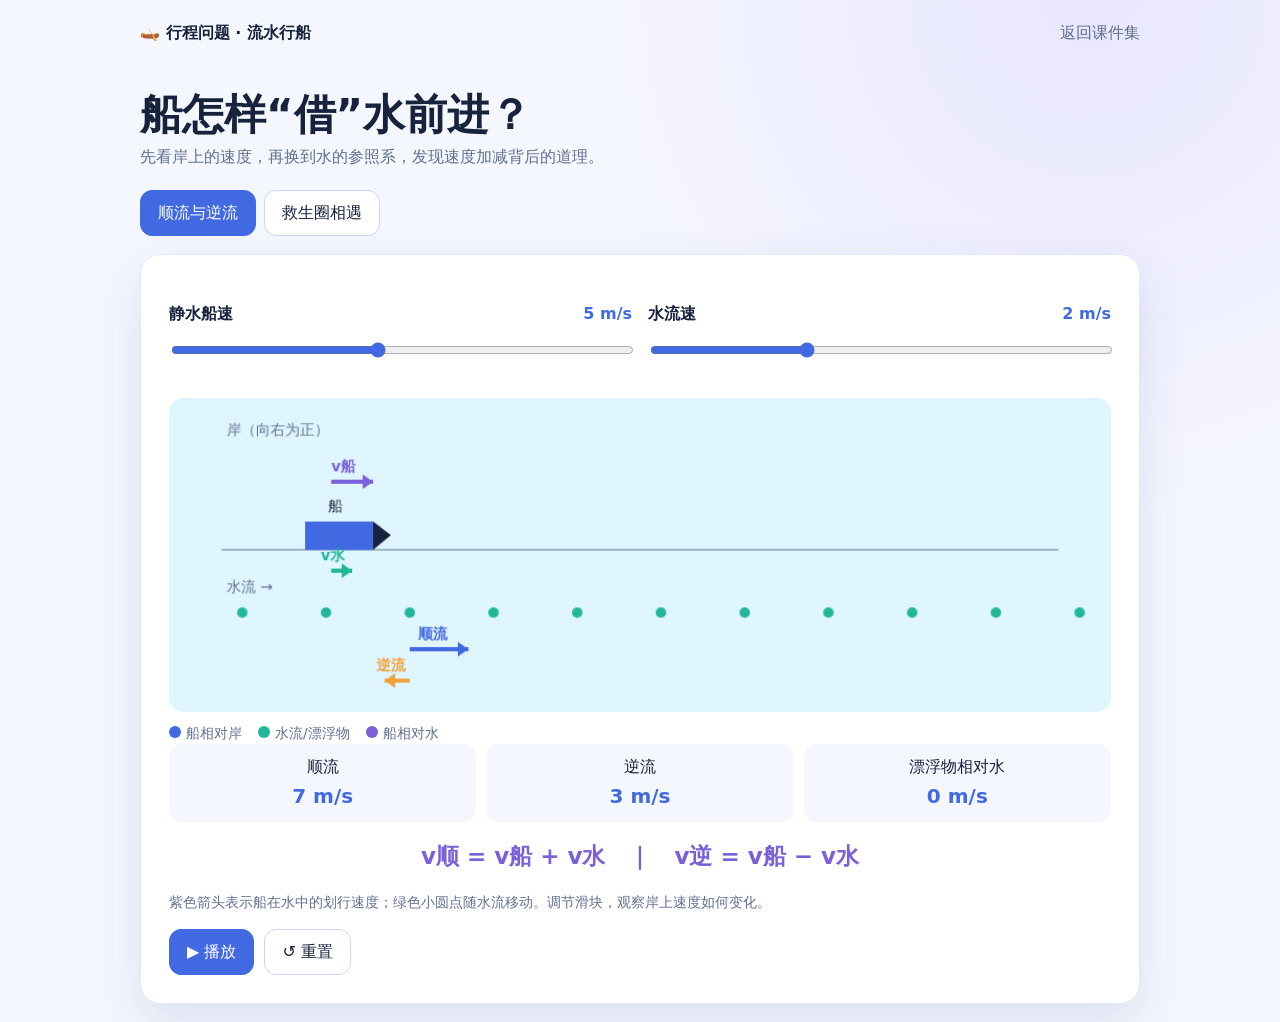
==== demos/boat-and-stream/index.html @ 0a16ae0d "feat(olympiad): 新增行程问题、几何模型、数论计数三大奥数专题及6个互动课件" ====
<!doctype html>
<html lang="zh-CN"><head><meta charset="utf-8"><meta name="viewport" content="width=device-width,initial-scale=1"><title>流水行船 · 行程问题</title><style>
:root{--ink:#17233d;--muted:#60708f;--blue:#4169e1;--violet:#7b61d9;--mint:#21b89a;--orange:#f2a33a;--bg:#f5f7ff;--card:#fff;--line:#e5e9f5;--shadow:0 18px 50px #2738731f;font-family:"PingFang SC","Microsoft YaHei",system-ui,sans-serif}*{box-sizing:border-box}body{margin:0;background:radial-gradient(circle at 85% 0,#e8e7ff,transparent 35%),var(--bg);color:var(--ink);line-height:1.6}.wrap{width:min(1000px,calc(100% - 28px));margin:auto}header{display:flex;justify-content:space-between;align-items:center;padding:20px 0}h1{font-size:clamp(25px,5vw,42px);margin:24px 0 4px;line-height:1.2}header a{color:var(--muted);text-decoration:none}.lead{color:var(--muted);margin:0 0 20px}.card{background:var(--card);border:1px solid var(--line);border-radius:20px;padding:clamp(16px,3vw,28px);box-shadow:var(--shadow);margin:18px 0}.tabs{display:flex;gap:8px;flex-wrap:wrap}.tabs button,.actions button{min-height:46px;padding:9px 17px;border:1px solid #cbd4f4;border-radius:12px;background:#fff;color:var(--ink);font:inherit;cursor:pointer}.tabs button[aria-selected=true],.actions .primary{background:var(--blue);border-color:var(--blue);color:#fff}.controls{display:grid;grid-template-columns:1fr 1fr;gap:16px;margin-top:18px}.control label{display:flex;justify-content:space-between;font-weight:700}.control output{color:var(--blue)}input[type=range]{width:100%;accent-color:var(--blue);min-height:44px}.canvas-wrap{position:relative;margin-top:18px;border-radius:15px;overflow:hidden;background:#dff5ff}.canvas-wrap canvas{display:block;width:100%;height:auto}.legend{display:flex;gap:16px;flex-wrap:wrap;color:var(--muted);font-size:14px;margin-top:10px}.dot{display:inline-block;width:12px;height:12px;border-radius:50%;margin-right:5px}.formula{font-size:clamp(17px,3vw,23px);font-weight:800;color:var(--violet);text-align:center;margin:16px 0}.facts{display:grid;grid-template-columns:repeat(3,1fr);gap:10px}.fact{background:#f5f7ff;border-radius:13px;padding:10px;text-align:center}.fact b{display:block;font-size:20px;color:var(--blue)}.actions{display:flex;gap:10px;flex-wrap:wrap;margin-top:16px}.hint{color:var(--muted);font-size:14px}.mode-panel{display:none}.mode-panel.active{display:block}@media(max-width:600px){.controls,.facts{grid-template-columns:1fr}.wrap{width:min(100% - 20px,1000px)}header a{font-size:13px}}
@media(prefers-reduced-motion:reduce){*{scroll-behavior:auto!important;transition:none!important}}
</style></head><body><div class="wrap"><header><strong>🛶 行程问题 · 流水行船</strong><a href="../../index.html">返回课件集</a></header><main><h1>船怎样“借”水前进？</h1><p class="lead">先看岸上的速度，再换到水的参照系，发现速度加减背后的道理。</p><nav class="tabs" role="tablist"><button role="tab" aria-selected="true" data-tab="sail">顺流与逆流</button><button role="tab" aria-selected="false" data-tab="rescue">救生圈相遇</button></nav><section id="sail" class="card mode-panel active" role="tabpanel"><div class="controls"><div class="control"><label for="boat">静水船速 <output id="boatOut">5 m/s</output></label><input id="boat" type="range" min="1" max="10" value="5"></div><div class="control"><label for="water">水流速 <output id="waterOut">2 m/s</output></label><input id="water" type="range" min="0" max="6" value="2"></div></div><div class="canvas-wrap"><canvas id="sailCanvas" width="900" height="300" aria-label="顺流逆流速度动画"></canvas></div><div class="legend"><span><i class="dot" style="background:#4169e1"></i>船相对岸</span><span><i class="dot" style="background:#21b89a"></i>水流/漂浮物</span><span><i class="dot" style="background:#7b61d9"></i>船相对水</span></div><div class="facts"><div class="fact">顺流 <b id="down">7 m/s</b></div><div class="fact">逆流 <b id="up">3 m/s</b></div><div class="fact">漂浮物相对水 <b>0 m/s</b></div></div><p class="formula">v顺 = v船 + v水　｜　v逆 = v船 − v水</p><p class="hint">紫色箭头表示船在水中的划行速度；绿色小圆点随水流移动。调节滑块，观察岸上速度如何变化。</p><div class="actions"><button class="primary" id="play" type="button">▶ 播放</button><button id="reset" type="button">↺ 重置</button></div></section><section id="rescue" class="card mode-panel" role="tabpanel"><div class="controls"><div class="control"><label for="gap">两船初距 <output id="gapOut">180 m</output></label><input id="gap" type="range" min="100" max="260" value="180"></div><div class="control"><label for="speed">静水相向速度 <output id="speedOut">4 m/s</output></label><input id="speed" type="range" min="1" max="8" value="4"></div></div><div class="canvas-wrap"><canvas id="rescueCanvas" width="900" height="300" aria-label="救生圈漂流两船相遇动画"></canvas></div><div class="facts"><div class="fact">相遇时间 <b id="meetTime">22.5 s</b></div><div class="fact">水流参照系 <b>距离不变</b></div><div class="fact">救生圈对水 <b>0 m/s</b></div></div><p class="formula">相遇时间 = 距离 ÷（v甲 + v乙）</p><p class="hint">绿色救生圈和水一起漂移；切换“水的参照系”后，救生圈静止，两船仍以相同相对速度相遇——这就是静水等价。</p><div class="actions"><button class="primary" id="rescuePlay" type="button">▶ 播放</button><button id="rescueReset" type="button">↺ 重置</button></div></section></main></div><script>
const $=s=>document.querySelector(s), sail=$('#sailCanvas'), sc=sail.getContext('2d'), rc=$('#rescueCanvas'), rr=rc.getContext('2d');let running=false,t=0,rt=0,last=0;
function line(c,x1,y1,x2,y2,color,w=3){c.strokeStyle=color;c.lineWidth=w;c.beginPath();c.moveTo(x1,y1);c.lineTo(x2,y2);c.stroke()}function arrow(c,x,y,dx,color,label){line(c,x,y,x+dx,y,color,4);c.fillStyle=color;c.beginPath();c.moveTo(x+dx,y);c.lineTo(x+dx-(dx>0?10:-10),y-7);c.lineTo(x+dx-(dx>0?10:-10),y+7);c.fill();c.font='bold 14px system-ui';c.fillText(label,x+dx/2-20,y-10)}
function drawSail(){let w=sail.width,h=sail.height,boat=+$('#boat').value,water=+$('#water').value;sc.clearRect(0,0,w,h);sc.fillStyle='#dff5ff';sc.fillRect(0,0,w,h);line(sc,50,145,w-50,145,'#99b9c8',2);sc.fillStyle='#60708f';sc.font='14px system-ui';sc.fillText('岸（向右为正）',55,35);sc.fillText('水流 →',55,185);for(let x=70+(t*water*3)%80;x<w;x+=80){sc.fillStyle='#21b89a';sc.beginPath();sc.arc(x,205,5,0,7);sc.fill()}let bx=130+(t*boat*5)%620;sc.fillStyle='#4169e1';sc.fillRect(bx,118,65,27);sc.fillStyle='#17233d';sc.beginPath();sc.moveTo(bx+65,118);sc.lineTo(bx+82,131);sc.lineTo(bx+65,145);sc.fill();sc.fillText('船',bx+22,108);arrow(sc,bx+25,80,Math.max(24,boat*8),'#7b61d9','v船');arrow(sc,bx+25,165,Math.max(20,water*8),'#21b89a','v水');arrow(sc,bx+100,240,Math.max(24,(boat+water)*8),'#4169e1','顺流');arrow(sc,bx+100,270,-Math.max(20,(boat-water)*8),'#f2a33a','逆流');$('#boatOut').textContent=boat+' m/s';$('#waterOut').textContent=water+' m/s';$('#down').textContent=boat+water+' m/s';$('#up').textContent=boat-water+' m/s'}
function drawRescue(){let w=rc.width,h=rc.height,gap=+$('#gap').value,s=+$('#speed').value;rr.clearRect(0,0,w,h);rr.fillStyle='#dff5ff';rr.fillRect(0,0,w,h);line(rr,55,150,w-55,150,'#99b9c8',3);rr.font='14px system-ui';rr.fillStyle='#60708f';rr.fillText('岸上参照系：水流 →，救生圈随水漂移',60,35);let meet=Math.max(1,gap/(2*s)),p=Math.min(rt/meet,1),left=100+p*300,right=800-p*300,ring=450+Math.min(rt,meet)*2.5;rr.fillStyle='#4169e1';rr.fillRect(left-30,130,60,30);rr.fillStyle='#e76886';rr.fillRect(right-30,130,60,30);rr.fillStyle='#21b89a';rr.beginPath();rr.arc(ring,100,13,0,7);rr.strokeStyle='#21b89a';rr.lineWidth=6;rr.stroke();rr.fillStyle='#17233d';rr.fillText('甲船',left-20,185);rr.fillText('乙船',right-20,185);rr.fillText('救生圈',ring-24,78);line(rr,450,220,450+(ring-450),220,'#21b89a',3);rr.fillText('水的参照系：救生圈静止，两船相向',60,265);$('#gapOut').textContent=gap+' m';$('#speedOut').textContent=s+' m/s';$('#meetTime').textContent=(meet).toFixed(1)+' s'}
function frame(now){if(!last)last=now;let d=Math.min((now-last)/1000,.05);last=now;if(running){t+=d;rt+=d}drawSail();drawRescue();if(running)requestAnimationFrame(frame)}
['boat','water','gap','speed'].forEach(id=>$('#'+id).addEventListener('input',()=>{drawSail();drawRescue()}));$('#play').onclick=()=>{running=!running;$('#play').textContent=running?'Ⅱ 暂停':'▶ 播放';if(running){last=0;requestAnimationFrame(frame)}};$('#reset').onclick=()=>{t=0;running=false;$('#boat').value=5;$('#water').value=2;$('#play').textContent='▶ 播放';drawSail()};$('#rescuePlay').onclick=()=>{running=!running;$('#rescuePlay').textContent=running?'Ⅱ 暂停':'▶ 播放';if(running){last=0;requestAnimationFrame(frame)}};$('#rescueReset').onclick=()=>{rt=0;running=false;$('#rescuePlay').textContent='▶ 播放';drawRescue()};document.querySelectorAll('[role=tab]').forEach(b=>b.onclick=()=>{document.querySelectorAll('[role=tab]').forEach(x=>x.setAttribute('aria-selected',x===b));document.querySelectorAll('.mode-panel').forEach(x=>x.classList.toggle('active',x.id===b.dataset.tab));});drawSail();drawRescue();
</script></body></html>
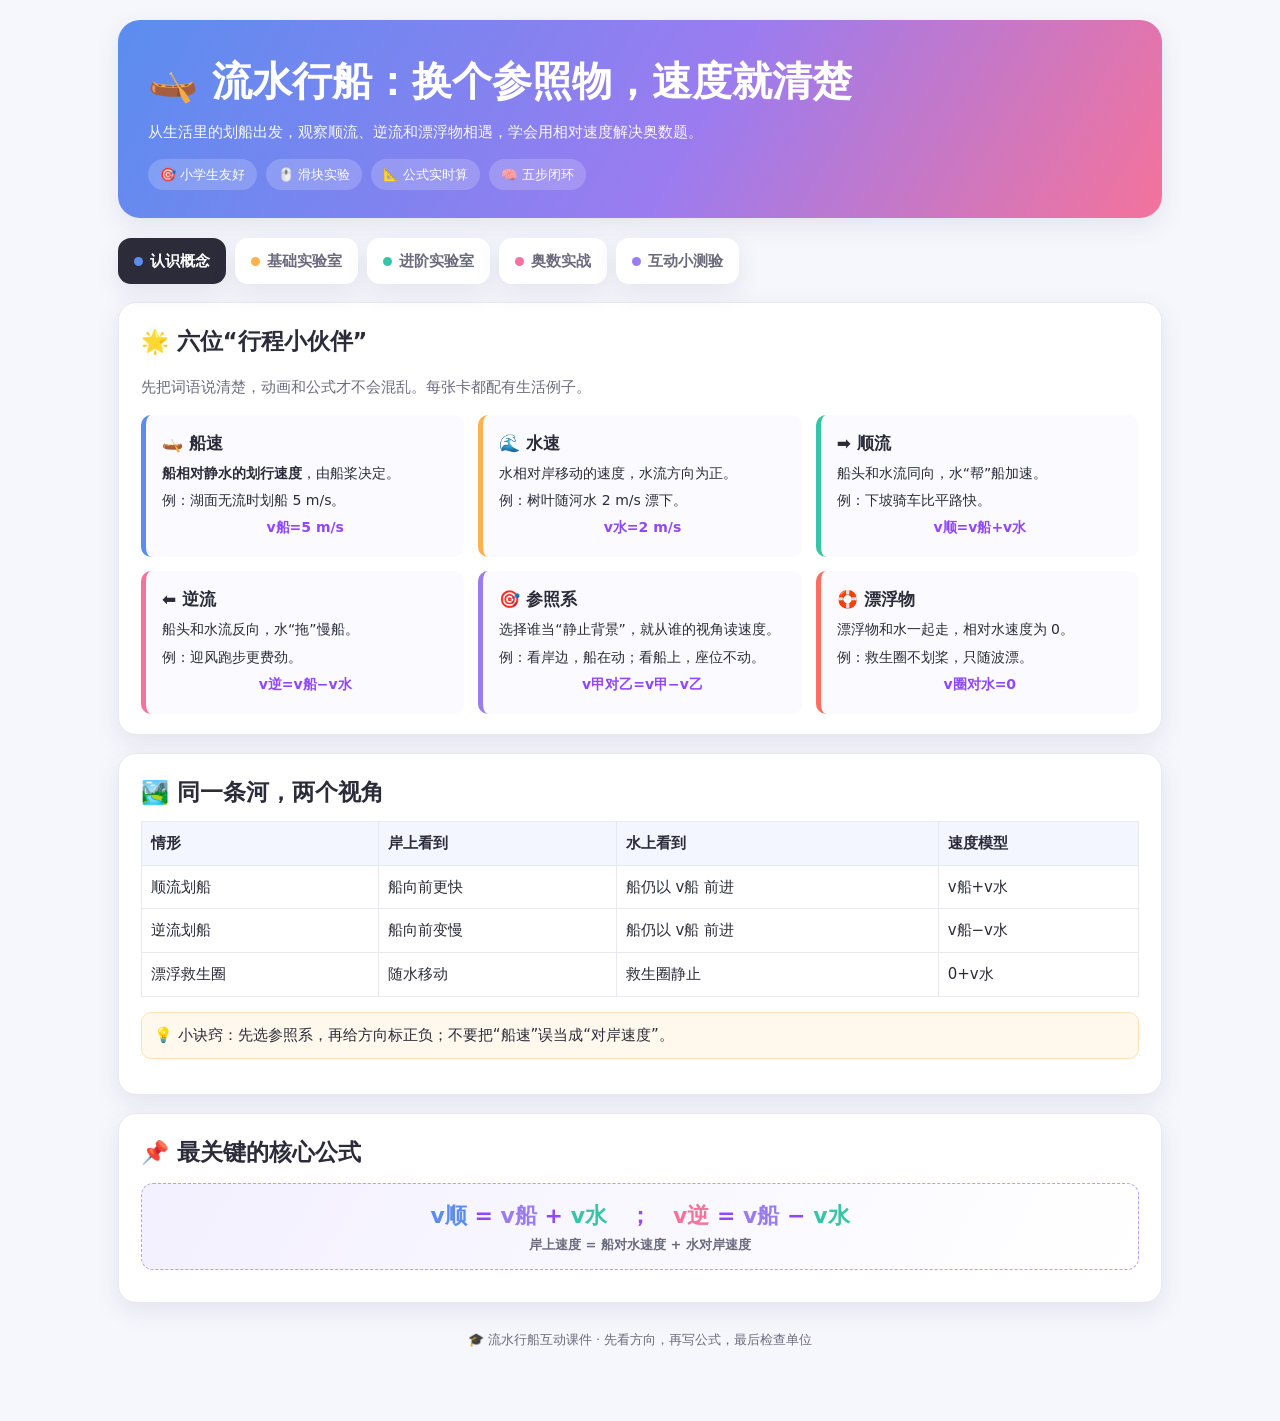
==== commit 347e44ad: "feat(olympiad): 按《相对速度小课堂》标准深度重构 6 个奥数课件（补齐 5-Tab、概念卡、双实验室、实战求解器与互动测验）" ====
--- a/demos/boat-and-stream/index.html
+++ b/demos/boat-and-stream/index.html
@@ -1,12 +1,721 @@
 <!doctype html>
-<html lang="zh-CN"><head><meta charset="utf-8"><meta name="viewport" content="width=device-width,initial-scale=1"><title>流水行船 · 行程问题</title><style>
-:root{--ink:#17233d;--muted:#60708f;--blue:#4169e1;--violet:#7b61d9;--mint:#21b89a;--orange:#f2a33a;--bg:#f5f7ff;--card:#fff;--line:#e5e9f5;--shadow:0 18px 50px #2738731f;font-family:"PingFang SC","Microsoft YaHei",system-ui,sans-serif}*{box-sizing:border-box}body{margin:0;background:radial-gradient(circle at 85% 0,#e8e7ff,transparent 35%),var(--bg);color:var(--ink);line-height:1.6}.wrap{width:min(1000px,calc(100% - 28px));margin:auto}header{display:flex;justify-content:space-between;align-items:center;padding:20px 0}h1{font-size:clamp(25px,5vw,42px);margin:24px 0 4px;line-height:1.2}header a{color:var(--muted);text-decoration:none}.lead{color:var(--muted);margin:0 0 20px}.card{background:var(--card);border:1px solid var(--line);border-radius:20px;padding:clamp(16px,3vw,28px);box-shadow:var(--shadow);margin:18px 0}.tabs{display:flex;gap:8px;flex-wrap:wrap}.tabs button,.actions button{min-height:46px;padding:9px 17px;border:1px solid #cbd4f4;border-radius:12px;background:#fff;color:var(--ink);font:inherit;cursor:pointer}.tabs button[aria-selected=true],.actions .primary{background:var(--blue);border-color:var(--blue);color:#fff}.controls{display:grid;grid-template-columns:1fr 1fr;gap:16px;margin-top:18px}.control label{display:flex;justify-content:space-between;font-weight:700}.control output{color:var(--blue)}input[type=range]{width:100%;accent-color:var(--blue);min-height:44px}.canvas-wrap{position:relative;margin-top:18px;border-radius:15px;overflow:hidden;background:#dff5ff}.canvas-wrap canvas{display:block;width:100%;height:auto}.legend{display:flex;gap:16px;flex-wrap:wrap;color:var(--muted);font-size:14px;margin-top:10px}.dot{display:inline-block;width:12px;height:12px;border-radius:50%;margin-right:5px}.formula{font-size:clamp(17px,3vw,23px);font-weight:800;color:var(--violet);text-align:center;margin:16px 0}.facts{display:grid;grid-template-columns:repeat(3,1fr);gap:10px}.fact{background:#f5f7ff;border-radius:13px;padding:10px;text-align:center}.fact b{display:block;font-size:20px;color:var(--blue)}.actions{display:flex;gap:10px;flex-wrap:wrap;margin-top:16px}.hint{color:var(--muted);font-size:14px}.mode-panel{display:none}.mode-panel.active{display:block}@media(max-width:600px){.controls,.facts{grid-template-columns:1fr}.wrap{width:min(100% - 20px,1000px)}header a{font-size:13px}}
-@media(prefers-reduced-motion:reduce){*{scroll-behavior:auto!important;transition:none!important}}
-</style></head><body><div class="wrap"><header><strong>🛶 行程问题 · 流水行船</strong><a href="../../index.html">返回课件集</a></header><main><h1>船怎样“借”水前进？</h1><p class="lead">先看岸上的速度，再换到水的参照系，发现速度加减背后的道理。</p><nav class="tabs" role="tablist"><button role="tab" aria-selected="true" data-tab="sail">顺流与逆流</button><button role="tab" aria-selected="false" data-tab="rescue">救生圈相遇</button></nav><section id="sail" class="card mode-panel active" role="tabpanel"><div class="controls"><div class="control"><label for="boat">静水船速 <output id="boatOut">5 m/s</output></label><input id="boat" type="range" min="1" max="10" value="5"></div><div class="control"><label for="water">水流速 <output id="waterOut">2 m/s</output></label><input id="water" type="range" min="0" max="6" value="2"></div></div><div class="canvas-wrap"><canvas id="sailCanvas" width="900" height="300" aria-label="顺流逆流速度动画"></canvas></div><div class="legend"><span><i class="dot" style="background:#4169e1"></i>船相对岸</span><span><i class="dot" style="background:#21b89a"></i>水流/漂浮物</span><span><i class="dot" style="background:#7b61d9"></i>船相对水</span></div><div class="facts"><div class="fact">顺流 <b id="down">7 m/s</b></div><div class="fact">逆流 <b id="up">3 m/s</b></div><div class="fact">漂浮物相对水 <b>0 m/s</b></div></div><p class="formula">v顺 = v船 + v水　｜　v逆 = v船 − v水</p><p class="hint">紫色箭头表示船在水中的划行速度；绿色小圆点随水流移动。调节滑块，观察岸上速度如何变化。</p><div class="actions"><button class="primary" id="play" type="button">▶ 播放</button><button id="reset" type="button">↺ 重置</button></div></section><section id="rescue" class="card mode-panel" role="tabpanel"><div class="controls"><div class="control"><label for="gap">两船初距 <output id="gapOut">180 m</output></label><input id="gap" type="range" min="100" max="260" value="180"></div><div class="control"><label for="speed">静水相向速度 <output id="speedOut">4 m/s</output></label><input id="speed" type="range" min="1" max="8" value="4"></div></div><div class="canvas-wrap"><canvas id="rescueCanvas" width="900" height="300" aria-label="救生圈漂流两船相遇动画"></canvas></div><div class="facts"><div class="fact">相遇时间 <b id="meetTime">22.5 s</b></div><div class="fact">水流参照系 <b>距离不变</b></div><div class="fact">救生圈对水 <b>0 m/s</b></div></div><p class="formula">相遇时间 = 距离 ÷（v甲 + v乙）</p><p class="hint">绿色救生圈和水一起漂移；切换“水的参照系”后，救生圈静止，两船仍以相同相对速度相遇——这就是静水等价。</p><div class="actions"><button class="primary" id="rescuePlay" type="button">▶ 播放</button><button id="rescueReset" type="button">↺ 重置</button></div></section></main></div><script>
-const $=s=>document.querySelector(s), sail=$('#sailCanvas'), sc=sail.getContext('2d'), rc=$('#rescueCanvas'), rr=rc.getContext('2d');let running=false,t=0,rt=0,last=0;
-function line(c,x1,y1,x2,y2,color,w=3){c.strokeStyle=color;c.lineWidth=w;c.beginPath();c.moveTo(x1,y1);c.lineTo(x2,y2);c.stroke()}function arrow(c,x,y,dx,color,label){line(c,x,y,x+dx,y,color,4);c.fillStyle=color;c.beginPath();c.moveTo(x+dx,y);c.lineTo(x+dx-(dx>0?10:-10),y-7);c.lineTo(x+dx-(dx>0?10:-10),y+7);c.fill();c.font='bold 14px system-ui';c.fillText(label,x+dx/2-20,y-10)}
-function drawSail(){let w=sail.width,h=sail.height,boat=+$('#boat').value,water=+$('#water').value;sc.clearRect(0,0,w,h);sc.fillStyle='#dff5ff';sc.fillRect(0,0,w,h);line(sc,50,145,w-50,145,'#99b9c8',2);sc.fillStyle='#60708f';sc.font='14px system-ui';sc.fillText('岸（向右为正）',55,35);sc.fillText('水流 →',55,185);for(let x=70+(t*water*3)%80;x<w;x+=80){sc.fillStyle='#21b89a';sc.beginPath();sc.arc(x,205,5,0,7);sc.fill()}let bx=130+(t*boat*5)%620;sc.fillStyle='#4169e1';sc.fillRect(bx,118,65,27);sc.fillStyle='#17233d';sc.beginPath();sc.moveTo(bx+65,118);sc.lineTo(bx+82,131);sc.lineTo(bx+65,145);sc.fill();sc.fillText('船',bx+22,108);arrow(sc,bx+25,80,Math.max(24,boat*8),'#7b61d9','v船');arrow(sc,bx+25,165,Math.max(20,water*8),'#21b89a','v水');arrow(sc,bx+100,240,Math.max(24,(boat+water)*8),'#4169e1','顺流');arrow(sc,bx+100,270,-Math.max(20,(boat-water)*8),'#f2a33a','逆流');$('#boatOut').textContent=boat+' m/s';$('#waterOut').textContent=water+' m/s';$('#down').textContent=boat+water+' m/s';$('#up').textContent=boat-water+' m/s'}
-function drawRescue(){let w=rc.width,h=rc.height,gap=+$('#gap').value,s=+$('#speed').value;rr.clearRect(0,0,w,h);rr.fillStyle='#dff5ff';rr.fillRect(0,0,w,h);line(rr,55,150,w-55,150,'#99b9c8',3);rr.font='14px system-ui';rr.fillStyle='#60708f';rr.fillText('岸上参照系：水流 →，救生圈随水漂移',60,35);let meet=Math.max(1,gap/(2*s)),p=Math.min(rt/meet,1),left=100+p*300,right=800-p*300,ring=450+Math.min(rt,meet)*2.5;rr.fillStyle='#4169e1';rr.fillRect(left-30,130,60,30);rr.fillStyle='#e76886';rr.fillRect(right-30,130,60,30);rr.fillStyle='#21b89a';rr.beginPath();rr.arc(ring,100,13,0,7);rr.strokeStyle='#21b89a';rr.lineWidth=6;rr.stroke();rr.fillStyle='#17233d';rr.fillText('甲船',left-20,185);rr.fillText('乙船',right-20,185);rr.fillText('救生圈',ring-24,78);line(rr,450,220,450+(ring-450),220,'#21b89a',3);rr.fillText('水的参照系：救生圈静止，两船相向',60,265);$('#gapOut').textContent=gap+' m';$('#speedOut').textContent=s+' m/s';$('#meetTime').textContent=(meet).toFixed(1)+' s'}
-function frame(now){if(!last)last=now;let d=Math.min((now-last)/1000,.05);last=now;if(running){t+=d;rt+=d}drawSail();drawRescue();if(running)requestAnimationFrame(frame)}
-['boat','water','gap','speed'].forEach(id=>$('#'+id).addEventListener('input',()=>{drawSail();drawRescue()}));$('#play').onclick=()=>{running=!running;$('#play').textContent=running?'Ⅱ 暂停':'▶ 播放';if(running){last=0;requestAnimationFrame(frame)}};$('#reset').onclick=()=>{t=0;running=false;$('#boat').value=5;$('#water').value=2;$('#play').textContent='▶ 播放';drawSail()};$('#rescuePlay').onclick=()=>{running=!running;$('#rescuePlay').textContent=running?'Ⅱ 暂停':'▶ 播放';if(running){last=0;requestAnimationFrame(frame)}};$('#rescueReset').onclick=()=>{rt=0;running=false;$('#rescuePlay').textContent='▶ 播放';drawRescue()};document.querySelectorAll('[role=tab]').forEach(b=>b.onclick=()=>{document.querySelectorAll('[role=tab]').forEach(x=>x.setAttribute('aria-selected',x===b));document.querySelectorAll('.mode-panel').forEach(x=>x.classList.toggle('active',x.id===b.dataset.tab));});drawSail();drawRescue();
-</script></body></html>+<html lang="zh-CN">
+<head>
+<meta charset="utf-8">
+<meta name="viewport" content="width=device-width,initial-scale=1">
+<title>流水行船 · 奥数行程问题</title>
+<style>
+:root{
+--c1:#5b8def;
+--c2:#ffb14e;
+--c3:#36c5a6;
+--c4:#f4739b;
+--c5:#9a7cf0;
+--ink:#2b2b3a;
+--muted:#6b6b7e;
+--bg:#f6f7fc;
+--card:#fff;
+--line:#e7e9f2;
+--shadow:0 8px 24px rgba(60,70,120,.1)
+}*{
+box-sizing:border-box
+}body{
+margin:0;
+background:var(--bg);
+color:var(--ink);
+font:15px/1.65 "PingFang SC","Microsoft YaHei",system-ui,sans-serif
+}.wrap{
+max-width:1080px;
+margin:auto;
+padding:20px 18px 70px
+}.hero{
+color:#fff;
+border-radius:22px;
+padding:28px 30px;
+background:linear-gradient(120deg,#5b8def,#9a7cf0 55%,#f4739b);
+box-shadow:var(--shadow)
+}h1{
+margin:0 0 6px;
+font-size:clamp(26px,5vw,40px)
+}h2{
+margin:0 0 4px
+}h3{
+color:var(--c1)
+}.hero p{
+margin:0;
+opacity:.95
+}.badges,.tabs,.controls,.actions,.legend{
+display:flex;
+gap:9px;
+flex-wrap:wrap;
+align-items:center
+}.badges{
+margin-top:14px
+}.badge{
+padding:5px 12px;
+border-radius:99px;
+background:#ffffff2e;
+font-size:13px
+}.tabs{
+margin:20px 0 18px
+}.tab,.btn{
+min-height:46px;
+border:0;
+border-radius:13px;
+padding:10px 16px;
+font:inherit;
+font-weight:700;
+cursor:pointer;
+background:#fff;
+color:var(--muted);
+box-shadow:var(--shadow)
+}.tab.active,.btn.primary{
+background:var(--ink);
+color:#fff
+}.tab .dot{
+display:inline-block;
+width:9px;
+height:9px;
+border-radius:50%;
+margin-right:7px
+}.panel{
+display:none
+}.panel.active{
+display:block;
+animation:fade .35s ease
+}@keyframes fade{
+from{
+opacity:0;
+transform:translateY(6px)
+}
+}.card{
+background:var(--card);
+border:1px solid var(--line);
+border-radius:18px;
+padding:20px 22px;
+box-shadow:var(--shadow);
+margin-bottom:18px
+}.lead,.small,.hint{
+color:var(--muted)
+}.grid{
+display:grid;
+gap:14px
+}.g3{
+grid-template-columns:repeat(auto-fit,minmax(260px,1fr))
+}.g2{
+grid-template-columns:repeat(auto-fit,minmax(300px,1fr))
+}.concept{
+border-left:5px solid var(--c1);
+background:#fbfbff;
+border-radius:10px;
+padding:14px 16px
+}.concept h4{
+margin:0 0 5px;
+font-size:17px
+}.concept h4 span{
+font-size:23px;
+margin-right:7px
+}.concept p{
+margin:4px 0;
+font-size:14px
+}.formula{
+font-weight:800;
+text-align:center;
+color:#9146ff;
+font-size:17px
+}.fx{
+text-align:center;
+padding:14px;
+border-radius:12px;
+background:linear-gradient(120deg,#f3f0ff,#fff);
+border:1px dashed #b79cff;
+font-size:22px;
+font-weight:800;
+color:#9146ff;
+margin:12px 0
+}table{
+width:100%;
+border-collapse:collapse;
+margin-top:10px
+}th,td{
+border:1px solid var(--line);
+padding:9px;
+text-align:left
+}th{
+background:#f3f5ff
+}.ctrl{
+display:flex;
+flex-direction:column;
+gap:2px;
+min-width:190px
+}.ctrl label{
+font-size:13px;
+font-weight:700;
+color:var(--muted)
+}.val{
+font-weight:800;
+color:var(--c1)
+}input[type=range]{
+width:100%;
+accent-color:var(--c1);
+min-height:44px
+}.seg{
+display:flex;
+gap:6px;
+flex-wrap:wrap;
+background:#eef0f8;
+padding:4px;
+border-radius:12px
+}.seg button{
+min-height:44px;
+border:0;
+border-radius:9px;
+padding:7px 13px;
+background:transparent;
+font:inherit;
+cursor:pointer
+}.seg button.on{
+background:#fff;
+box-shadow:0 2px 8px #0001
+}.demo{
+width:100%;
+height:auto;
+background:#fff;
+border:1px solid var(--line);
+border-radius:14px;
+display:block
+}.legend{
+font-size:13px;
+color:var(--muted);
+margin-top:8px
+}.key{
+display:inline-flex;
+gap:6px;
+align-items:center
+}.swatch{
+width:14px;
+height:14px;
+border-radius:4px
+}.answer{
+display:none;
+background:#edfff7;
+border:1px solid #bfeede;
+padding:12px;
+border-radius:12px;
+margin-top:12px
+}.answer.show{
+display:block
+}.steps{
+display:grid;
+grid-template-columns:repeat(3,1fr);
+gap:10px
+}.step{
+padding:13px;
+background:#f3f5ff;
+border-radius:12px;
+text-align:center
+}.q{
+border:1px solid var(--line);
+border-radius:12px;
+padding:14px;
+margin:12px 0;
+background:#fbfbff
+}.qt{
+font-weight:700;
+margin-bottom:9px
+}.opt{
+display:block;
+border:1px solid var(--line);
+border-radius:10px;
+padding:9px 12px;
+margin:6px 0;
+background:#fff;
+cursor:pointer
+}.opt:hover{
+border-color:var(--c1)
+}.opt.correct{
+background:#eafff5;
+border-color:var(--c3);
+color:#08775e
+}.opt.wrong{
+background:#ffeef1;
+border-color:var(--c4);
+color:#c03a56
+}.expl{
+display:none;
+color:var(--muted);
+padding:8px;
+background:#fff;
+border-radius:8px
+}.expl.show{
+display:block
+}.note{
+background:#fff8ec;
+border:1px solid #ffe1b3;
+border-radius:10px;
+padding:10px 12px
+}footer{
+text-align:center;
+color:var(--muted);
+font-size:13px;
+margin-top:26px
+}@media(max-width:680px){
+.wrap{
+padding:12px 10px 50px
+}.card{
+padding:16px
+}.steps{
+grid-template-columns:1fr
+}.ctrl{
+min-width:100%
+}.tab{
+flex:1 1 140px
+}
+}@media(prefers-reduced-motion:reduce){
+.panel.active{
+animation:none
+}.tab,.btn{
+transition:none
+}
+}
+</style>
+</head>
+<body>
+<div class="wrap">
+<header class="hero">
+<h1>🛶 流水行船：换个参照物，速度就清楚</h1>
+<p>从生活里的划船出发，观察顺流、逆流和漂浮物相遇，学会用相对速度解决奥数题。</p>
+<div class="badges">
+<span class="badge">🎯 小学生友好</span>
+<span class="badge">🖱️ 滑块实验</span>
+<span class="badge">📐 公式实时算</span>
+<span class="badge">🧠 五步闭环</span>
+</div>
+</header>
+<nav class="tabs" role="tablist" aria-label="课程板块">
+<button class="tab active" role="tab" data-p="concept">
+<span class="dot" style="background:#5b8def">
+</span>认识概念</button>
+<button class="tab" role="tab" data-p="basic">
+<span class="dot" style="background:#ffb14e">
+</span>基础实验室</button>
+<button class="tab" role="tab" data-p="advanced">
+<span class="dot" style="background:#36c5a6">
+</span>进阶实验室</button>
+<button class="tab" role="tab" data-p="solve">
+<span class="dot" style="background:#f4739b">
+</span>奥数实战</button>
+<button class="tab" role="tab" data-p="quiz">
+<span class="dot" style="background:#9a7cf0">
+</span>互动小测验</button>
+</nav>
+<section id="concept" class="panel active">
+<div class="card">
+<h2>🌟 六位“行程小伙伴”</h2>
+<p class="lead">先把词语说清楚，动画和公式才不会混乱。每张卡都配有生活例子。</p>
+<div class="grid g3">
+<article class="concept">
+<h4>🛶 船速</h4>
+<p>
+<b>船相对静水的划行速度</b>，由船桨决定。</p>
+<p>例：湖面无流时划船 5 m/s。</p>
+<p class="formula">v船=5 m/s</p>
+</article>
+<article class="concept" style="border-color:var(--c2)">
+<h4>🌊 水速</h4>
+<p>水相对岸移动的速度，水流方向为正。</p>
+<p>例：树叶随河水 2 m/s 漂下。</p>
+<p class="formula">v水=2 m/s</p>
+</article>
+<article class="concept" style="border-color:var(--c3)">
+<h4>➡️ 顺流</h4>
+<p>船头和水流同向，水“帮”船加速。</p>
+<p>例：下坡骑车比平路快。</p>
+<p class="formula">v顺=v船+v水</p>
+</article>
+<article class="concept" style="border-color:var(--c4)">
+<h4>⬅️ 逆流</h4>
+<p>船头和水流反向，水“拖”慢船。</p>
+<p>例：迎风跑步更费劲。</p>
+<p class="formula">v逆=v船−v水</p>
+</article>
+<article class="concept" style="border-color:var(--c5)">
+<h4>🎯 参照系</h4>
+<p>选择谁当“静止背景”，就从谁的视角读速度。</p>
+<p>例：看岸边，船在动；看船上，座位不动。</p>
+<p class="formula">v甲对乙=v甲−v乙</p>
+</article>
+<article class="concept" style="border-color:#ff6f61">
+<h4>🛟 漂浮物</h4>
+<p>漂浮物和水一起走，相对水速度为 0。</p>
+<p>例：救生圈不划桨，只随波漂。</p>
+<p class="formula">v圈对水=0</p>
+</article>
+</div>
+</div>
+<div class="card">
+<h2>🏞️ 同一条河，两个视角</h2>
+<table>
+<thead>
+<tr>
+<th>情形</th>
+<th>岸上看到</th>
+<th>水上看到</th>
+<th>速度模型</th>
+</tr>
+</thead>
+<tbody>
+<tr>
+<td>顺流划船</td>
+<td>船向前更快</td>
+<td>船仍以 v船 前进</td>
+<td>v船+v水</td>
+</tr>
+<tr>
+<td>逆流划船</td>
+<td>船向前变慢</td>
+<td>船仍以 v船 前进</td>
+<td>v船−v水</td>
+</tr>
+<tr>
+<td>漂浮救生圈</td>
+<td>随水移动</td>
+<td>救生圈静止</td>
+<td>0+v水</td>
+</tr>
+</tbody>
+</table>
+<p class="note">💡 小诀窍：先选参照系，再给方向标正负；不要把“船速”误当成“对岸速度”。</p>
+</div>
+<div class="card">
+<h2>📌 最关键的核心公式</h2>
+<div class="fx">
+<span style="color:var(--c1)">v顺</span> = <span style="color:var(--c5)">v船</span> + <span style="color:var(--c3)">v水</span>　；　<span style="color:var(--c4)">v逆</span> = <span style="color:var(--c5)">v船</span> − <span style="color:var(--c3)">v水</span>
+<small style="display:block;
+font-size:13px;
+color:var(--muted)">岸上速度 = 船对水速度 + 水对岸速度</small>
+</div>
+</div>
+</section>
+<section id="basic" class="panel">
+<div class="card">
+<h2>🔬 基础实验室：顺流与逆流</h2>
+<p class="lead">拖动参数，观察船、漂浮物和速度箭头。播放不会重置位置，重置会恢复初值。</p>
+<div class="controls">
+<div class="ctrl">
+<label>静水船速 v船</label>
+<input id="boat" type="range" min="1" max="10" step=".5" value="5">
+<span class="val" id="boatV">
+</span>
+</div>
+<div class="ctrl">
+<label>水流速 v水</label>
+<input id="water" type="range" min="0" max="6" step=".5" value="2">
+<span class="val" id="waterV">
+</span>
+</div>
+<div class="ctrl">
+<label>观察视角</label>
+<div class="seg" id="basicRef">
+<button class="on" data-ref="岸上">🏞️ 岸上</button>
+<button data-ref="水上">🌊 水上</button>
+</div>
+</div>
+</div>
+<canvas id="basicCanvas" class="demo" width="940" height="370" aria-label="顺流逆流动态模拟">
+</canvas>
+<div class="legend">
+<span class="key">
+<i class="swatch" style="background:#5b8def">
+</i>船相对岸</span>
+<span class="key">
+<i class="swatch" style="background:#36c5a6">
+</i>水流与漂浮物</span>
+<span class="key">
+<i class="swatch" style="background:#9a7cf0">
+</i>船相对水</span>
+</div>
+<p class="fx" id="basicFx">
+</p>
+<div class="actions">
+<button class="btn primary" id="basicPlay">▶ 播放</button>
+<button class="btn" id="basicReset">↺ 重置</button>
+</div>
+</div>
+</section>
+<section id="advanced" class="panel">
+<div class="card">
+<h2>🛟 进阶实验室：救生圈漂流相遇</h2>
+<p class="lead">两船相向，救生圈随水漂。切换参照系时用 680ms smoothstep 平滑过渡：在水系中救生圈“停”在原地。</p>
+<div class="controls">
+<div class="ctrl">
+<label>初始距离 d</label>
+<input id="dist" type="range" min="100" max="300" value="180">
+<span class="val" id="distV">
+</span>
+</div>
+<div class="ctrl">
+<label>两船静水速度（各自）</label>
+<input id="meetSpeed" type="range" min="1" max="8" value="4">
+<span class="val" id="meetV">
+</span>
+</div>
+<div class="ctrl">
+<label>水流速度</label>
+<input id="meetWater" type="range" min="0" max="6" value="2">
+<span class="val" id="meetW">
+</span>
+</div>
+<div class="ctrl">
+<label>参照系</label>
+<div class="seg" id="advRef">
+<button class="on" data-ref="岸上">🏞️ 岸上</button>
+<button data-ref="水上">🌊 水上</button>
+</div>
+</div>
+</div>
+<canvas id="advCanvas" class="demo" width="940" height="350" aria-label="救生圈相遇动态模拟">
+</canvas>
+<p class="fx" id="meetFx">
+</p>
+<p class="note" id="advNote">
+</p>
+<div class="actions">
+<button class="btn primary" id="advPlay">▶ 播放</button>
+<button class="btn" id="advReset">↺ 重置</button>
+</div>
+</div>
+</section>
+<section id="solve" class="panel">
+<div class="card">
+<h2>🧮 奥数实战：一题三步算清</h2>
+<p>一艘船静水速度 5 m/s，水流 2 m/s，顺流航行 140 m。需要多少秒？输入你的参数即时验证。</p>
+<div class="controls">
+<div class="ctrl">
+<label>路程 s（m）</label>
+<input id="solveD" type="number" min="1" value="140">
+</div>
+<div class="ctrl">
+<label>静水船速（m/s）</label>
+<input id="solveB" type="number" min="0" value="5">
+</div>
+<div class="ctrl">
+<label>水速（m/s）</label>
+<input id="solveW" type="number" min="0" value="2">
+</div>
+<div class="ctrl">
+<label>方向</label>
+<div class="seg" id="solveDir">
+<button class="on" data-dir="down">顺流</button>
+<button data-dir="up">逆流</button>
+</div>
+</div>
+</div>
+<div class="answer show" id="solveAnswer">
+</div>
+<div class="steps">
+<div class="step">① 找关键量<br>
+<small>路程、船速、水速</small>
+</div>
+<div class="step">② 统一参照<br>
+<small>顺流加、逆流减</small>
+</div>
+<div class="step">③ 套模型<br>
+<small>时间=路程÷速度</small>
+</div>
+</div>
+</div>
+</section>
+<section id="quiz" class="panel">
+<div class="card">
+<h2>🧩 互动小测验</h2>
+<p class="lead">每题点击后立即显示对错和详细解析。</p>
+<div class="q">
+<div class="qt">1️⃣ 船静水速度 6 m/s，水速 2 m/s，顺流速度是？</div>
+<div class="opt" data-ok="0">A. 4 m/s</div>
+<div class="opt" data-ok="1">B. 8 m/s</div>
+<div class="opt" data-ok="0">C. 12 m/s</div>
+<div class="expl">顺流同方向相加：6+2=8 m/s。</div>
+</div>
+<div class="q">
+<div class="qt">2️⃣ 漂浮救生圈相对水的速度是多少？</div>
+<div class="opt" data-ok="1">A. 0 m/s</div>
+<div class="opt" data-ok="0">B. 水速</div>
+<div class="opt" data-ok="0">C. 船速</div>
+<div class="expl">它没有划桨，和水一起走，所以相对水静止。</div>
+</div>
+<div class="q">
+<div class="qt">3️⃣ 逆流时船速为什么变小？</div>
+<div class="opt" data-ok="0">A. 船变短了</div>
+<div class="opt" data-ok="1">B. 船和水流方向相反</div>
+<div class="opt" data-ok="0">C. 岸在移动</div>
+<div class="expl">相反方向的速度抵消：v逆=v船−v水。</div>
+</div>
+<div class="q">
+<div class="qt">4️⃣ 顺流航行 70m，速度 7m/s，时间是？</div>
+<div class="opt" data-ok="0">A. 7s</div>
+<div class="opt" data-ok="1">B. 10s</div>
+<div class="opt" data-ok="0">C. 14s</div>
+<div class="expl">时间=路程÷速度=70÷7=10s。</div>
+</div>
+<div class="q">
+<div class="qt">5️⃣ 换到水的参照系，水流速度变成？</div>
+<div class="opt" data-ok="1">A. 0 m/s</div>
+<div class="opt" data-ok="0">B. 仍是 2 m/s</div>
+<div class="opt" data-ok="0">C. 变成船速</div>
+<div class="expl">参照物就是水，水相对自己当然静止；船只剩下 v船。</div>
+</div>
+</div>
+</section>
+<footer>🎓 流水行船互动课件 · 先看方向，再写公式，最后检查单位</footer>
+</div>
+<script>
+'use strict';
+const $=id=>document.getElementById(id),clamp=(x,a,b)=>Math.max(a,Math.min(b,x)),reduce=matchMedia('(prefers-reduced-motion: reduce)').matches;
+let state={
+t:0,playing:false,ref:'岸上',advRef:'岸上',dir:'down',last:0
+};
+const bc=$('basicCanvas'),bctx=bc.getContext('2d'),ac=$('advCanvas'),actx=ac.getContext('2d');
+function arrow(c,x,y,dx,color,label){
+c.strokeStyle=color;
+c.fillStyle=color;
+c.lineWidth=4;
+c.beginPath();
+c.moveTo(x,y);
+c.lineTo(x+dx,y);
+c.stroke();
+c.beginPath();
+c.moveTo(x+dx,y);
+c.lineTo(x+dx-(dx>0?10:-10),y-6);
+c.lineTo(x+dx-(dx>0?10:-10),y+6);
+c.fill();
+c.font='bold 14px system-ui';
+c.fillText(label,x+dx/2-18,y-10)
+}function drawBoat(c,x,y,color,label){
+c.fillStyle=color;
+c.fillRect(x,y,110,30);
+c.fillStyle='#17233d';
+c.beginPath();
+c.moveTo(x+110,y);
+c.lineTo(x+128,y+15);
+c.lineTo(x+110,y+30);
+c.fill();
+c.fillStyle='#fff';
+c.fillText(label,x+38,y+20)
+}function basicDraw(){
+let boat=+$('boat').value,water=+$('water').value;
+bctx.clearRect(0,0,940,370);
+bctx.fillStyle='#e7f8ff';
+bctx.fillRect(0,0,940,370);
+bctx.fillStyle='#60708f';
+bctx.font='14px system-ui';
+bctx.fillText('岸上坐标：向右为正　水流 →',28,30);
+for(let x=50+(state.t*water*20)%90;
+x<920;
+x+=90){
+bctx.fillStyle='#36c5a6';
+bctx.beginPath();
+bctx.arc(x,120,6,0,7);
+bctx.fill()
+}let bx=80+(state.t*boat*25)%650;
+drawBoat(bctx,bx,145,'#5b8def','船');
+arrow(bctx,bx+35,205,boat*13,'#9a7cf0','v船');
+arrow(bctx,bx+35,245,water*13,'#36c5a6','v水');
+arrow(bctx,bx+35,285,(state.ref==='水上'?boat:boat+water)*13,'#5b8def',state.ref==='水上'?'水系 v船':'岸上 v顺');
+bctx.fillStyle='#17233d';
+bctx.fillText(state.ref==='水上'?'水上参照：漂浮物静止，船速为 v船':'岸上参照：船速为 v船+v水',28,345);
+$('boatV').textContent=boat.toFixed(1)+' m/s';
+$('waterV').textContent=water.toFixed(1)+' m/s';
+$('basicFx').innerHTML=state.ref==='水上'?'水系：v船对水 = '+boat.toFixed(1)+' m/s':'岸系：v顺 = '+(boat+water).toFixed(1)+' m/s，v逆 = '+(boat-water).toFixed(1)+' m/s'
+}function advDraw(){
+let d=+$('dist').value,s=+$('meetSpeed').value,w=+$('meetWater').value,meet=d/(2*s),p=clamp(state.t/meet,0,1),ref=state.advRef;
+actx.clearRect(0,0,940,350);
+actx.fillStyle='#e7f8ff';
+actx.fillRect(0,0,940,350);
+let drift=ref==='水上'?0:state.t*w*12,left=110+p*300+drift,right=830-p*300+drift;
+drawBoat(actx,left-55,145,'#5b8def','甲');
+drawBoat(actx,right-55,145,'#f4739b','乙');
+actx.strokeStyle='#36c5a6';
+actx.lineWidth=6;
+actx.beginPath();
+actx.arc(470+drift,100,14,0,7);
+actx.stroke();
+actx.fillStyle='#17233d';
+actx.font='14px system-ui';
+actx.fillText(ref==='水上'?'水上参照：救生圈静止，两船相向靠近':'岸上参照：救生圈随水流漂移',30,30);
+actx.fillText('救生圈',450+drift,75);
+arrow(actx,left,220,s*15,'#5b8def','甲 v');
+arrow(actx,right,260,-s*15,'#f4739b','乙 v');
+$('distV').textContent=d+' m';
+$('meetV').textContent=s+' m/s';
+$('meetW').textContent=w+' m/s';
+$('meetFx').textContent='相遇时间 = '+d+' ÷ ('+s+' + '+s+') = '+meet.toFixed(1)+' s';
+$('advNote').textContent='动画进度 '+(p*100).toFixed(0)+'%：'+(ref==='水上'?'换参照系后，救生圈保持在中线。':'漂浮物与水一起向右漂移。')
+}function loop(now){
+let dt=state.last?Math.min((now-state.last)/1000,.05):0;
+state.last=now;
+if(state.playing)state.t+=dt;
+basicDraw();
+advDraw();
+if(state.playing)requestAnimationFrame(loop)
+}function toggle(which){
+state.playing=!state.playing;
+$('basicPlay').textContent=state.playing?'Ⅱ 暂停':'▶ 播放';
+$('advPlay').textContent=state.playing?'Ⅱ 暂停':'▶ 播放';
+if(state.playing){
+state.last=0;
+requestAnimationFrame(loop)
+}
+}['boat','water','dist','meetSpeed','meetWater'].forEach(id=>$(id).addEventListener('input',()=>{
+basicDraw();
+advDraw()
+}));
+$('basicPlay').onclick=()=>toggle('basic');
+$('advPlay').onclick=()=>toggle('adv');
+$('basicReset').onclick=()=>{
+state.t=0;
+state.playing=false;
+basicDraw()
+};
+$('advReset').onclick=()=>{
+state.t=0;
+state.playing=false;
+advDraw()
+};
+document.querySelectorAll('#basicRef button').forEach(b=>b.onclick=()=>{
+state.ref=b.dataset.ref;
+document.querySelectorAll('#basicRef button').forEach(x=>x.classList.toggle('on',x===b));
+basicDraw()
+});
+document.querySelectorAll('#advRef button').forEach(b=>b.onclick=()=>{
+state.advRef=b.dataset.ref;
+document.querySelectorAll('#advRef button').forEach(x=>x.classList.toggle('on',x===b));
+advDraw()
+});
+document.querySelectorAll('[data-dir]').forEach(b=>b.onclick=()=>{
+state.dir=b.dataset.dir;
+document.querySelectorAll('[data-dir]').forEach(x=>x.classList.toggle('on',x===b));
+solve()
+});
+function solve(){
+let d=+$('solveD').value||0,b=+$('solveB').value||0,w=+$('solveW').value||0,v=state.dir==='down'?b+w:b-w,t=v>0?d/v:Infinity;
+$('solveAnswer').innerHTML=v>0?'✅ '+(state.dir==='down'?'顺流':'逆流')+'速度 = '+b+(state.dir==='down'?'+':'−')+w+' = '+v.toFixed(1)+' m/s；<br>时间 = '+d+' ÷ '+v.toFixed(1)+' = <b>'+t.toFixed(1)+' 秒</b>':'⚠️ 逆流速度不能为 0 或负数，请提高船速。'
+}['solveD','solveB','solveW'].forEach(id=>$(id).addEventListener('input',solve));
+document.querySelectorAll('.q').forEach(q=>q.querySelectorAll('.opt').forEach(o=>o.onclick=()=>{
+q.querySelectorAll('.opt').forEach(x=>x.classList.remove('correct','wrong'));
+o.classList.add(o.dataset.ok==='1'?'correct':'wrong');
+q.querySelector('.expl').classList.add('show')
+}));
+document.querySelectorAll('.tab').forEach(b=>b.onclick=()=>{
+document.querySelectorAll('.tab').forEach(x=>x.classList.toggle('active',x===b));
+document.querySelectorAll('.panel').forEach(x=>x.classList.toggle('active',x.id===b.dataset.p));
+basicDraw();
+advDraw()
+});
+solve();
+basicDraw();
+advDraw();
+
+</script>
+</body>
+</html>
